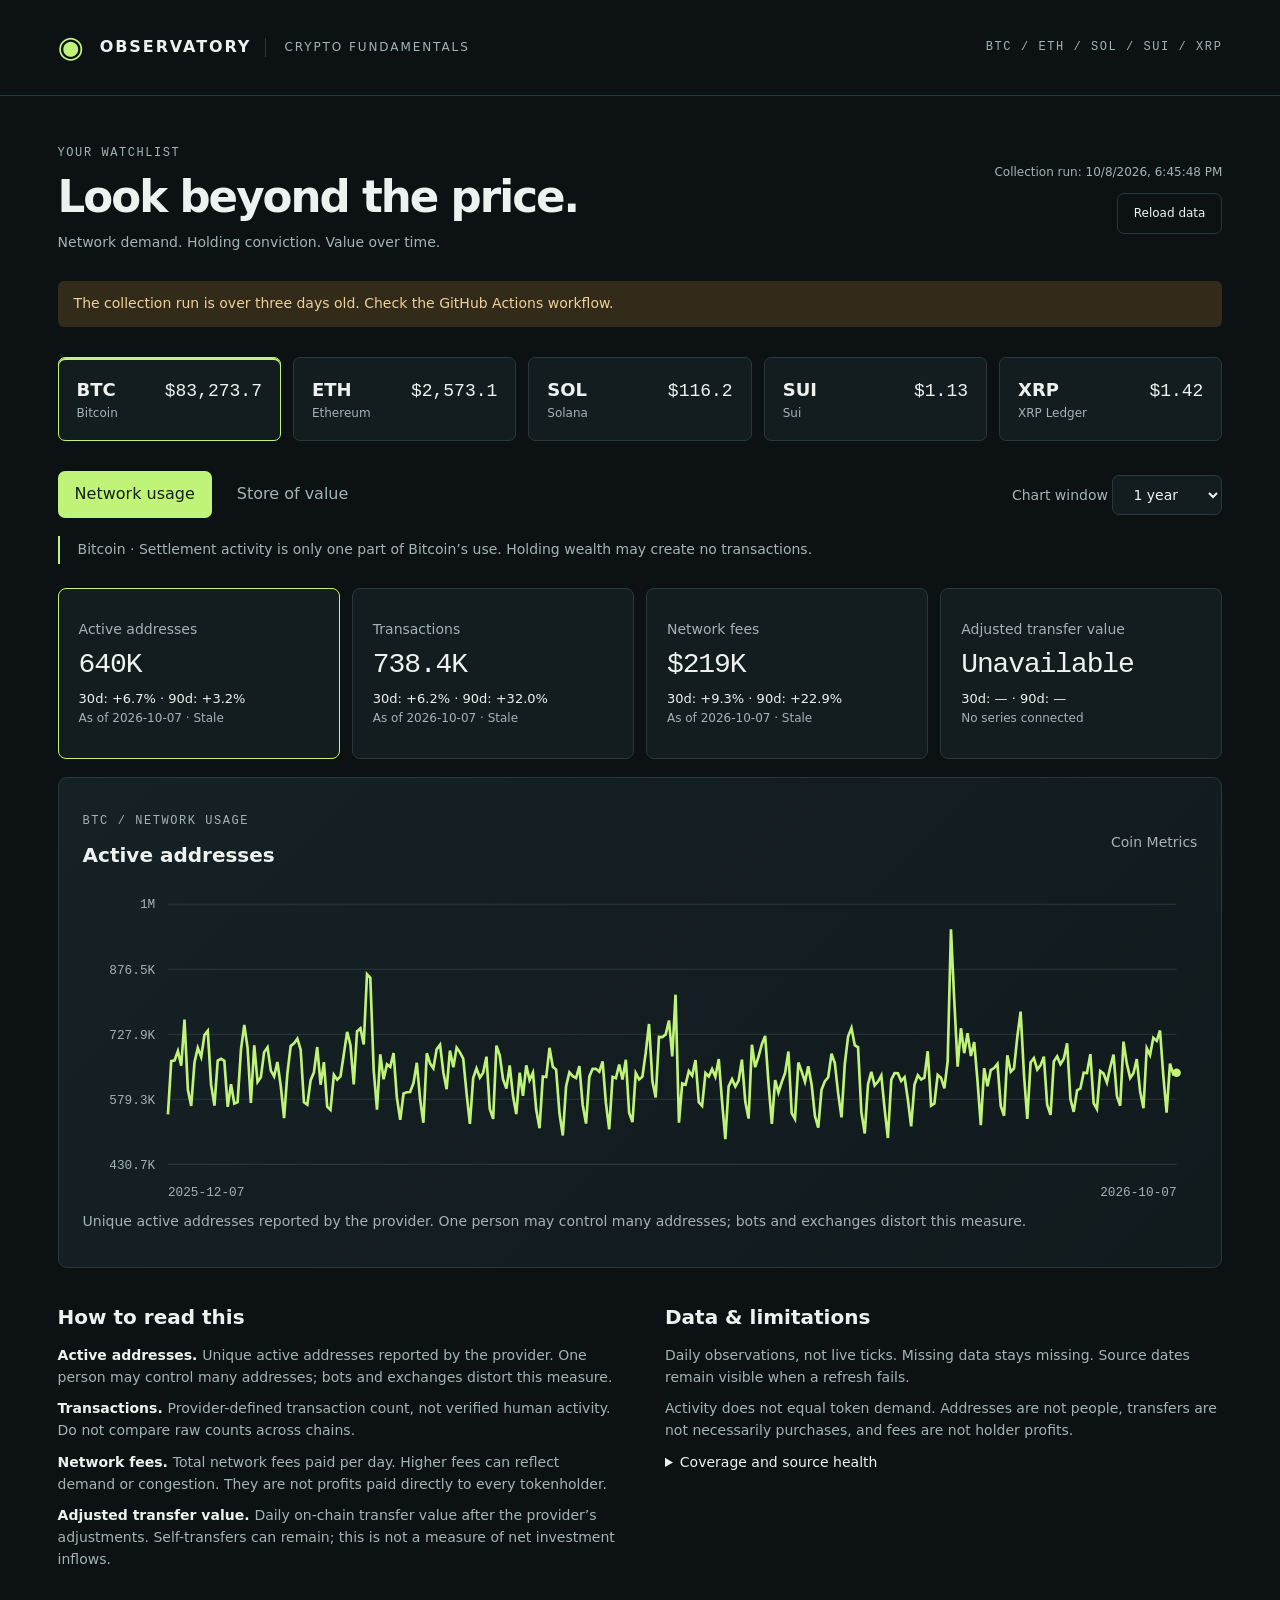
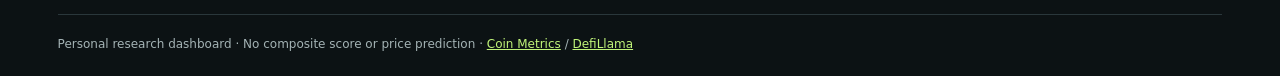
==== site/index.html @ 67b95b72 "Add files via upload" ====
<!doctype html>
<html lang="en"><head><meta charset="utf-8"><meta name="viewport" content="width=device-width,initial-scale=1"><meta name="description" content="Follow crypto network usage, holding behaviour and long-term price preservation, with transparent sources."><title>Crypto Observatory</title><link rel="icon" href="icon.svg"><link rel="stylesheet" href="style.css"><script src="app.js" type="module"></script></head>
<body><header><a class="brand" href="./"><span class="mark">◉</span> OBSERVATORY <small>CRYPTO FUNDAMENTALS</small></a><span class="tag">BTC / ETH / SOL / SUI / XRP</span></header><main><div class="heading"><div><p class="eyebrow">YOUR WATCHLIST</p><h1>Look beyond the price.</h1><p class="muted">Network demand. Holding conviction. Value over time.</p></div><div class="status"><span id="updated">Loading source observations…</span><button id="refresh">Reload data</button></div></div><div id="notice" role="status"></div><nav id="assets" aria-label="Choose cryptocurrency"></nav><div class="toolbar"><div class="tabs" role="group" aria-label="Dashboard view"><button data-view="usage" class="selected">Network usage</button><button data-view="store">Store of value</button></div><label>Chart window <select id="period"><option value="90">90 days</option><option value="365" selected>1 year</option><option value="1825">5 years</option></select></label></div><section id="context" class="context"></section><section id="cards" class="cards" aria-label="Key indicators"></section><section class="chart-panel"><div class="chart-top"><div><p class="eyebrow" id="chart-label">HISTORY</p><h2 id="chart-title">Select a metric</h2></div><span id="chart-source" class="muted"></span></div><div id="chart"></div><p id="chart-caption" class="muted"></p></section><section class="bottom"><div><h2>How to read this</h2><div id="explanation"></div></div><div><h2>Data & limitations</h2><p>Daily observations, not live ticks. Missing data stays missing. Source dates remain visible when a refresh fails.</p><p>Activity does not equal token demand. Addresses are not people, transfers are not necessarily purchases, and fees are not holder profits.</p><details><summary>Coverage and source health</summary><div id="coverage"></div></details></div></section><footer>Personal research dashboard · No composite score or price prediction · <a href="https://docs.coinmetrics.io/" target="_blank" rel="noreferrer">Coin Metrics</a> / <a href="https://defillama.com/" target="_blank" rel="noreferrer">DefiLlama</a></footer></main></body></html>
---- site/style.css ----
:root{color-scheme:dark;--bg:#0c1214;--panel:#131d20;--line:#2a373b;--text:#edf2f0;--muted:#a4b3b5;--accent:#c0f479}*{box-sizing:border-box}body{margin:0;background:var(--bg);color:var(--text);font:16px/1.55 system-ui,-apple-system,sans-serif}header{padding:24px 4.5%;border-bottom:1px solid var(--line);display:flex;justify-content:space-between;align-items:center}.brand{font-weight:750;letter-spacing:.12em;text-decoration:none;color:var(--text);display:flex;align-items:center;gap:14px}.mark{color:var(--accent);font-size:30px}.brand small{font-size:12px;color:var(--muted);font-weight:400;border-left:1px solid var(--line);padding-left:18px}.tag,.eyebrow{font:12px/1.5 ui-monospace,monospace;letter-spacing:.13em;color:var(--muted)}main{max-width:1480px;margin:auto;padding:38px 4.5% 22px}.heading{display:flex;justify-content:space-between;gap:24px;align-items:center}h1{font-size:clamp(30px,3.4vw,48px);font-weight:550;letter-spacing:-.045em;line-height:1.15;margin:10px 0}h2{font-size:20px;font-weight:550;margin:0 0 12px}p{margin:10px 0}.muted{color:var(--muted);font-size:14px}.status{display:flex;align-items:flex-end;flex-direction:column;gap:12px;font-size:12px;color:var(--muted)}button,select{font:inherit;color:var(--text);background:transparent;border:1px solid var(--line);border-radius:7px;padding:10px 16px;cursor:pointer}button:hover,select:hover{border-color:var(--accent)}button:focus-visible,a:focus-visible,select:focus-visible,summary:focus-visible{outline:2px solid var(--accent);outline-offset:4px}select{background:var(--panel)}#assets{display:grid;grid-template-columns:repeat(5,1fr);gap:12px;margin:30px 0}.asset{padding:18px;text-align:left;background:var(--panel);display:flex;flex-wrap:wrap;justify-content:space-between;gap:10px}.asset.selected{border-color:var(--accent);box-shadow:inset 0 2px var(--accent)}.asset strong{font-size:18px}.asset small{display:block;color:var(--muted);font-size:12px}.asset .price{font:18px/1.7 ui-monospace,monospace}.toolbar{display:flex;justify-content:space-between;align-items:center;gap:16px;margin:26px 0 18px}.toolbar label{font-size:14px;color:var(--muted)}.tabs{display:flex;gap:8px}.tabs button{border-color:transparent;color:var(--muted)}.tabs .selected{background:var(--accent);color:#142010}.context{border-left:2px solid var(--accent);padding:3px 18px;color:var(--muted);font-size:14px;margin-bottom:24px}.context strong{color:var(--text)}.cards{display:grid;grid-template-columns:repeat(4,minmax(0,1fr));gap:12px}.metric{background:var(--panel);text-align:left;border:1px solid var(--line);padding:20px;min-height:171px;border-radius:8px}.metric.selected{border-color:var(--accent)}.metric .label{display:block;font-size:14px;color:var(--muted)}.metric .value{display:block;font:28px/1.7 ui-monospace,monospace;letter-spacing:-.04em}.metric small{font-size:12px;color:var(--muted);display:block}.change{font-size:13px;color:var(--text);display:block}.up{color:var(--accent)}.down{color:#f4a391}.chart-panel{margin-top:18px;border:1px solid var(--line);border-radius:9px;padding:24px;background:linear-gradient(135deg,#152125,#111a1d)}.chart-top{display:flex;justify-content:space-between;align-items:center;gap:16px}#chart{min-height:280px}#chart svg{display:block;width:100%;height:auto;max-height:360px}#chart text{font:12px ui-monospace,monospace;fill:var(--muted)}.empty{display:grid;place-content:center;text-align:center;min-height:270px;color:var(--muted);padding:30px}.bottom{display:grid;grid-template-columns:1fr 1fr;gap:50px;padding:34px 0}.bottom p{font-size:14px;color:var(--muted)}.bottom strong{color:var(--text)}a{color:var(--accent)}summary{cursor:pointer;color:var(--text);font-size:14px}#coverage{font-size:13px;color:var(--muted);max-height:260px;overflow:auto}footer{border-top:1px solid var(--line);padding-top:20px;font-size:12px;color:var(--muted)}#notice:not(:empty){padding:12px 16px;margin-top:18px;background:#332b1a;color:#efd097;border-radius:6px;font-size:14px}@media(max-width:850px){header .tag,.brand small{display:none}.cards{grid-template-columns:repeat(2,minmax(0,1fr))}#assets{gap:6px}.asset{padding:12px}.asset .price{font-size:14px}.asset small{display:none}.heading{align-items:flex-start}.bottom{gap:24px}}@media(max-width:540px){main{padding:24px 16px}.heading{display:block}.status{align-items:flex-start;margin-top:16px}.status button{padding:6px 12px}#assets{grid-template-columns:repeat(5,minmax(0,1fr));margin:22px 0}.asset{padding:12px 5px;justify-content:center}.asset strong{font-size:14px}.asset .price{display:none}.toolbar{align-items:flex-start;flex-direction:column}.tabs button{font-size:14px}.metric{padding:14px}.metric .value{font-size:23px}.bottom{grid-template-columns:1fr}.chart-panel{padding:16px}.chart-top{align-items:flex-start;flex-direction:column}h1{font-size:34px}}
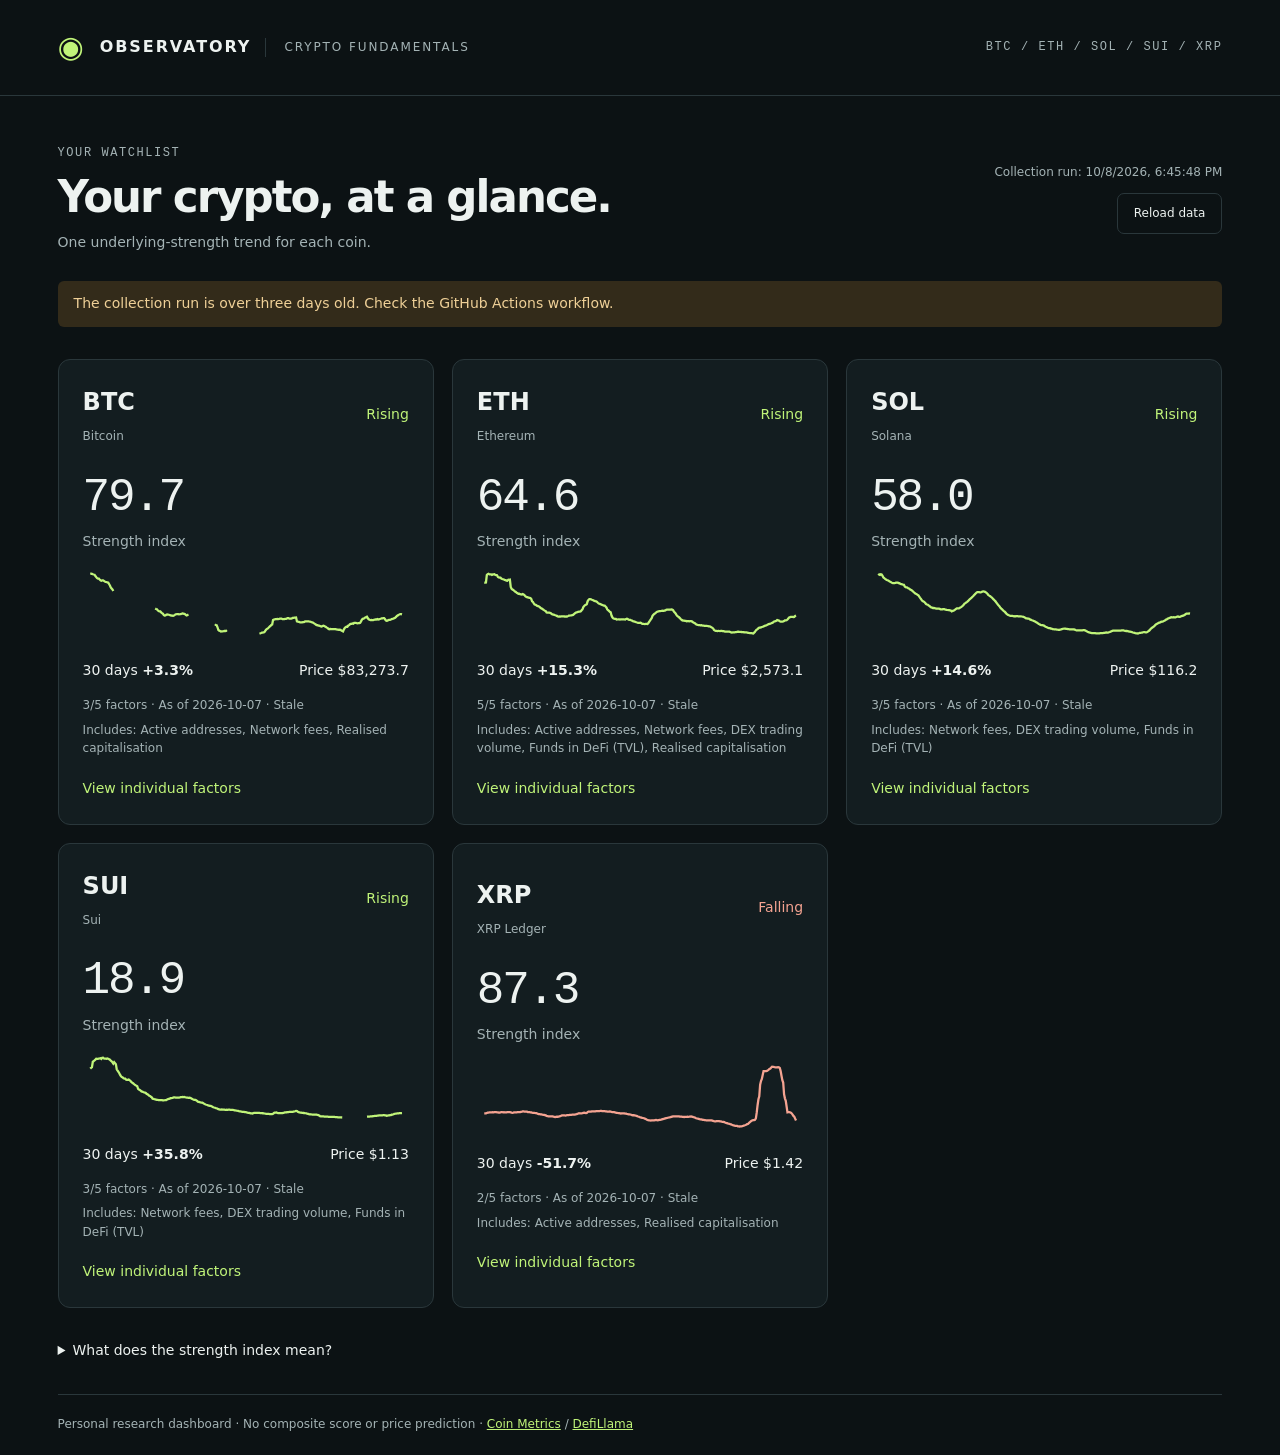
==== commit f5dba73b: "Add files via upload" ====
--- a/site/index.html
+++ b/site/index.html
@@ -1,3 +1,3 @@
 <!doctype html>
 <html lang="en"><head><meta charset="utf-8"><meta name="viewport" content="width=device-width,initial-scale=1"><meta name="description" content="Follow crypto network usage, holding behaviour and long-term price preservation, with transparent sources."><title>Crypto Observatory</title><link rel="icon" href="icon.svg"><link rel="stylesheet" href="style.css"><script src="app.js" type="module"></script></head>
-<body><header><a class="brand" href="./"><span class="mark">◉</span> OBSERVATORY <small>CRYPTO FUNDAMENTALS</small></a><span class="tag">BTC / ETH / SOL / SUI / XRP</span></header><main><div class="heading"><div><p class="eyebrow">YOUR WATCHLIST</p><h1>Look beyond the price.</h1><p class="muted">Network demand. Holding conviction. Value over time.</p></div><div class="status"><span id="updated">Loading source observations…</span><button id="refresh">Reload data</button></div></div><div id="notice" role="status"></div><nav id="assets" aria-label="Choose cryptocurrency"></nav><div class="toolbar"><div class="tabs" role="group" aria-label="Dashboard view"><button data-view="usage" class="selected">Network usage</button><button data-view="store">Store of value</button></div><label>Chart window <select id="period"><option value="90">90 days</option><option value="365" selected>1 year</option><option value="1825">5 years</option></select></label></div><section id="context" class="context"></section><section id="cards" class="cards" aria-label="Key indicators"></section><section class="chart-panel"><div class="chart-top"><div><p class="eyebrow" id="chart-label">HISTORY</p><h2 id="chart-title">Select a metric</h2></div><span id="chart-source" class="muted"></span></div><div id="chart"></div><p id="chart-caption" class="muted"></p></section><section class="bottom"><div><h2>How to read this</h2><div id="explanation"></div></div><div><h2>Data & limitations</h2><p>Daily observations, not live ticks. Missing data stays missing. Source dates remain visible when a refresh fails.</p><p>Activity does not equal token demand. Addresses are not people, transfers are not necessarily purchases, and fees are not holder profits.</p><details><summary>Coverage and source health</summary><div id="coverage"></div></details></div></section><footer>Personal research dashboard · No composite score or price prediction · <a href="https://docs.coinmetrics.io/" target="_blank" rel="noreferrer">Coin Metrics</a> / <a href="https://defillama.com/" target="_blank" rel="noreferrer">DefiLlama</a></footer></main></body></html>
+<body><header><a class="brand" href="./"><span class="mark">◉</span> OBSERVATORY <small>CRYPTO FUNDAMENTALS</small></a><span class="tag">BTC / ETH / SOL / SUI / XRP</span></header><main><div class="heading"><div><p class="eyebrow">YOUR WATCHLIST</p><h1>Your crypto, at a glance.</h1><p class="muted">One underlying-strength trend for each coin.</p></div><div class="status"><span id="updated">Loading source observations…</span><button id="refresh">Reload data</button></div></div><div id="notice" role="status"></div><section id="overview" aria-label="Coin strength overview"></section><details class="method"><summary>What does the strength index mean?</summary><p>Each coin starts at 100 one year before the snapshot date. We smooth each available factor over 28 days, then combine its growth using an equally weighted geometric mean. A rising line means the included factors have grown. This is an experimental trend indicator—not a fair price, rating out of 100, or ranking of which coin is best.</p><p>Factors: active addresses, network fees, DEX volume, DeFi TVL and realised capitalisation, where available. Each coin uses a fixed basket over the displayed year; missing factors are excluded, not estimated. At least two factors are required. Baskets differ across coins and may change on a later refresh. Price and returns are not directly included, but USD-valued factors still respond to prices. Holding-age coverage is unavailable and is not represented. Higher fees or speculative activity do not necessarily mean better fundamentals.</p></details><section id="detail" hidden><button id="back">Back to overview</button><nav id="assets" aria-label="Choose cryptocurrency"></nav><div class="toolbar"><div class="tabs" role="group" aria-label="Dashboard view"><button data-view="usage" class="selected">Network usage</button><button data-view="store">Store of value</button></div><label>Chart window <select id="period"><option value="90">90 days</option><option value="365" selected>1 year</option><option value="1825">5 years</option></select></label></div><section id="context" class="context"></section><section id="cards" class="cards" aria-label="Key indicators"></section><section class="chart-panel"><div class="chart-top"><div><p class="eyebrow" id="chart-label">HISTORY</p><h2 id="chart-title">Select a metric</h2></div><span id="chart-source" class="muted"></span></div><div id="chart"></div><p id="chart-caption" class="muted"></p></section><section class="bottom"><div><h2>How to read this</h2><div id="explanation"></div></div><div><h2>Data & limitations</h2><p>Daily observations, not live ticks. Missing data stays missing. Source dates remain visible when a refresh fails.</p><p>Activity does not equal token demand. Addresses are not people, transfers are not necessarily purchases, and fees are not holder profits.</p><details><summary>Coverage and source health</summary><div id="coverage"></div></details></div></section></section><footer>Personal research dashboard · No composite score or price prediction · <a href="https://docs.coinmetrics.io/" target="_blank" rel="noreferrer">Coin Metrics</a> / <a href="https://defillama.com/" target="_blank" rel="noreferrer">DefiLlama</a></footer></main></body></html>
--- a/site/style.css
+++ b/site/style.css
@@ -1 +1,3 @@
 :root{color-scheme:dark;--bg:#0c1214;--panel:#131d20;--line:#2a373b;--text:#edf2f0;--muted:#a4b3b5;--accent:#c0f479}*{box-sizing:border-box}body{margin:0;background:var(--bg);color:var(--text);font:16px/1.55 system-ui,-apple-system,sans-serif}header{padding:24px 4.5%;border-bottom:1px solid var(--line);display:flex;justify-content:space-between;align-items:center}.brand{font-weight:750;letter-spacing:.12em;text-decoration:none;color:var(--text);display:flex;align-items:center;gap:14px}.mark{color:var(--accent);font-size:30px}.brand small{font-size:12px;color:var(--muted);font-weight:400;border-left:1px solid var(--line);padding-left:18px}.tag,.eyebrow{font:12px/1.5 ui-monospace,monospace;letter-spacing:.13em;color:var(--muted)}main{max-width:1480px;margin:auto;padding:38px 4.5% 22px}.heading{display:flex;justify-content:space-between;gap:24px;align-items:center}h1{font-size:clamp(30px,3.4vw,48px);font-weight:550;letter-spacing:-.045em;line-height:1.15;margin:10px 0}h2{font-size:20px;font-weight:550;margin:0 0 12px}p{margin:10px 0}.muted{color:var(--muted);font-size:14px}.status{display:flex;align-items:flex-end;flex-direction:column;gap:12px;font-size:12px;color:var(--muted)}button,select{font:inherit;color:var(--text);background:transparent;border:1px solid var(--line);border-radius:7px;padding:10px 16px;cursor:pointer}button:hover,select:hover{border-color:var(--accent)}button:focus-visible,a:focus-visible,select:focus-visible,summary:focus-visible{outline:2px solid var(--accent);outline-offset:4px}select{background:var(--panel)}#assets{display:grid;grid-template-columns:repeat(5,1fr);gap:12px;margin:30px 0}.asset{padding:18px;text-align:left;background:var(--panel);display:flex;flex-wrap:wrap;justify-content:space-between;gap:10px}.asset.selected{border-color:var(--accent);box-shadow:inset 0 2px var(--accent)}.asset strong{font-size:18px}.asset small{display:block;color:var(--muted);font-size:12px}.asset .price{font:18px/1.7 ui-monospace,monospace}.toolbar{display:flex;justify-content:space-between;align-items:center;gap:16px;margin:26px 0 18px}.toolbar label{font-size:14px;color:var(--muted)}.tabs{display:flex;gap:8px}.tabs button{border-color:transparent;color:var(--muted)}.tabs .selected{background:var(--accent);color:#142010}.context{border-left:2px solid var(--accent);padding:3px 18px;color:var(--muted);font-size:14px;margin-bottom:24px}.context strong{color:var(--text)}.cards{display:grid;grid-template-columns:repeat(4,minmax(0,1fr));gap:12px}.metric{background:var(--panel);text-align:left;border:1px solid var(--line);padding:20px;min-height:171px;border-radius:8px}.metric.selected{border-color:var(--accent)}.metric .label{display:block;font-size:14px;color:var(--muted)}.metric .value{display:block;font:28px/1.7 ui-monospace,monospace;letter-spacing:-.04em}.metric small{font-size:12px;color:var(--muted);display:block}.change{font-size:13px;color:var(--text);display:block}.up{color:var(--accent)}.down{color:#f4a391}.chart-panel{margin-top:18px;border:1px solid var(--line);border-radius:9px;padding:24px;background:linear-gradient(135deg,#152125,#111a1d)}.chart-top{display:flex;justify-content:space-between;align-items:center;gap:16px}#chart{min-height:280px}#chart svg{display:block;width:100%;height:auto;max-height:360px}#chart text{font:12px ui-monospace,monospace;fill:var(--muted)}.empty{display:grid;place-content:center;text-align:center;min-height:270px;color:var(--muted);padding:30px}.bottom{display:grid;grid-template-columns:1fr 1fr;gap:50px;padding:34px 0}.bottom p{font-size:14px;color:var(--muted)}.bottom strong{color:var(--text)}a{color:var(--accent)}summary{cursor:pointer;color:var(--text);font-size:14px}#coverage{font-size:13px;color:var(--muted);max-height:260px;overflow:auto}footer{border-top:1px solid var(--line);padding-top:20px;font-size:12px;color:var(--muted)}#notice:not(:empty){padding:12px 16px;margin-top:18px;background:#332b1a;color:#efd097;border-radius:6px;font-size:14px}@media(max-width:850px){header .tag,.brand small{display:none}.cards{grid-template-columns:repeat(2,minmax(0,1fr))}#assets{gap:6px}.asset{padding:12px}.asset .price{font-size:14px}.asset small{display:none}.heading{align-items:flex-start}.bottom{gap:24px}}@media(max-width:540px){main{padding:24px 16px}.heading{display:block}.status{align-items:flex-start;margin-top:16px}.status button{padding:6px 12px}#assets{grid-template-columns:repeat(5,minmax(0,1fr));margin:22px 0}.asset{padding:12px 5px;justify-content:center}.asset strong{font-size:14px}.asset .price{display:none}.toolbar{align-items:flex-start;flex-direction:column}.tabs button{font-size:14px}.metric{padding:14px}.metric .value{font-size:23px}.bottom{grid-template-columns:1fr}.chart-panel{padding:16px}.chart-top{align-items:flex-start;flex-direction:column}h1{font-size:34px}}
+
+[hidden]{display:none!important}#overview{display:grid;grid-template-columns:repeat(3,minmax(0,1fr));gap:18px;margin:32px 0}.overview-coin{text-align:left;padding:24px;background:var(--panel);border-radius:12px}.overview-top{display:flex;justify-content:space-between;align-items:center}.overview-top strong{font-size:24px}.overview-coin small{display:block;color:var(--muted);font-size:12px;margin-top:6px}.trend{font-size:14px}.index-number{font:46px/1.25 ui-monospace,monospace;margin:24px 0 12px;letter-spacing:-.05em}.index-number span{display:block;font:14px system-ui;color:var(--muted);letter-spacing:0;margin-top:6px}.overview-coin svg{width:100%;display:block}.overview-foot{display:flex;justify-content:space-between;gap:10px;font-size:14px;margin:14px 0}.inspect{display:block;margin-top:20px;font-size:14px;color:var(--accent)}.method{max-width:900px;margin:20px 0 32px}.method p{font-size:14px;color:var(--muted)}#back{margin-top:20px}.mini-empty{height:94px;display:grid;place-items:center;color:var(--muted);font-size:14px}@media(max-width:1000px){#overview{grid-template-columns:repeat(2,minmax(0,1fr))}}@media(max-width:600px){#overview{grid-template-columns:1fr}.overview-coin{padding:22px}}
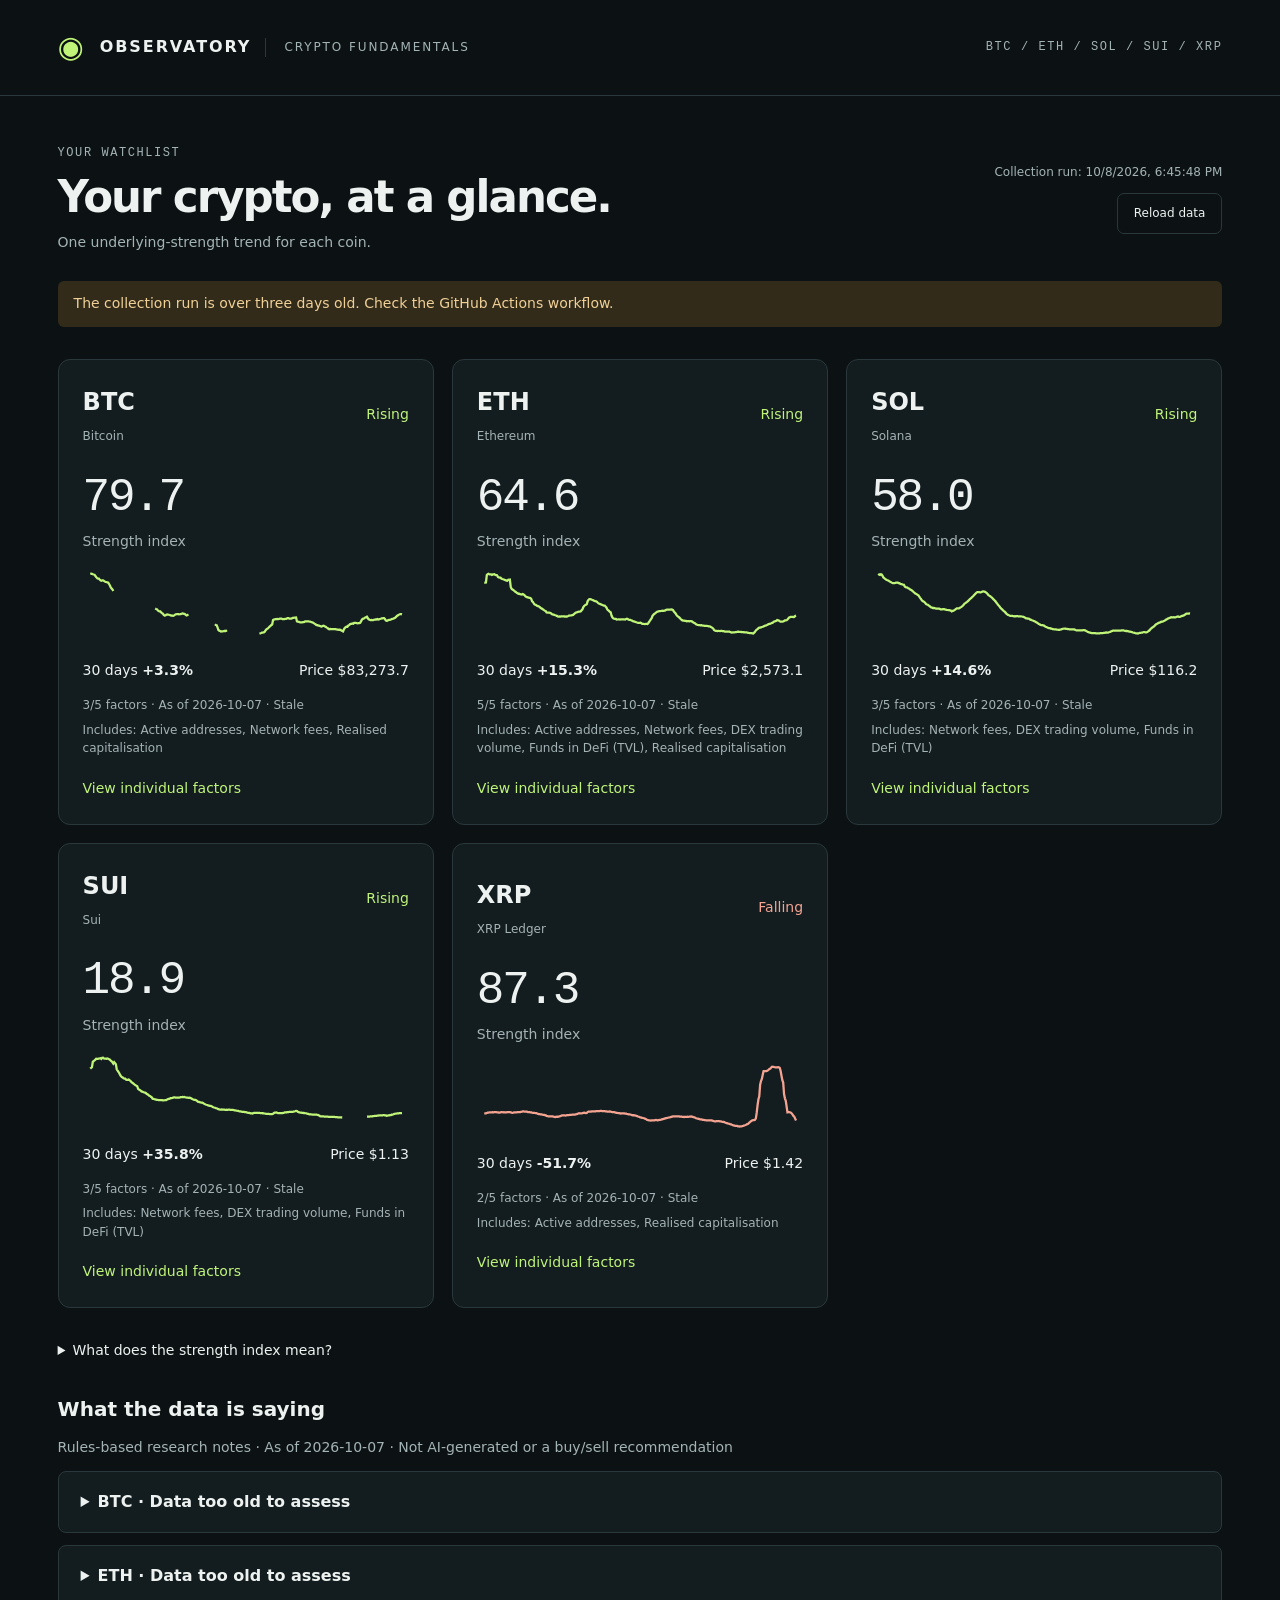
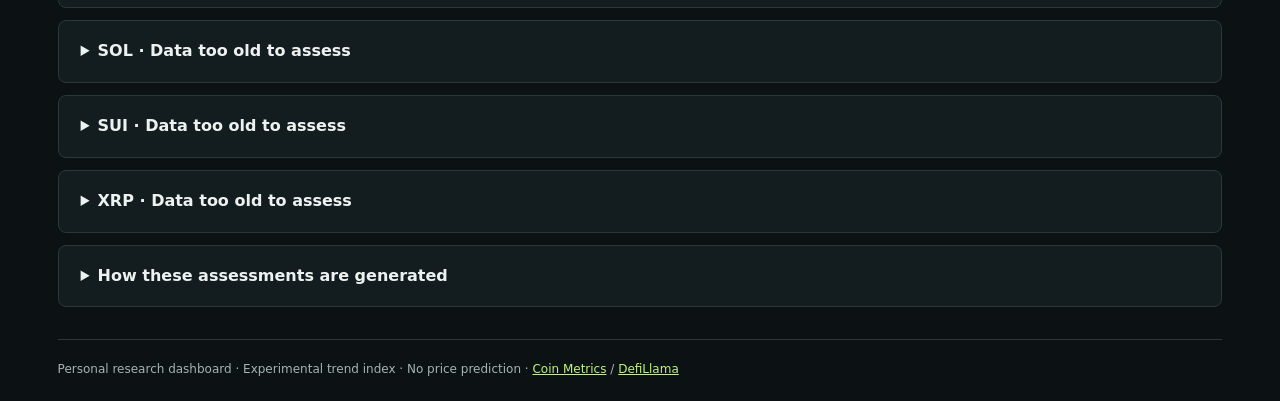
==== commit 9a23a833: "Add files via upload" ====
--- a/site/index.html
+++ b/site/index.html
@@ -1,3 +1,3 @@
 <!doctype html>
-<html lang="en"><head><meta charset="utf-8"><meta name="viewport" content="width=device-width,initial-scale=1"><meta name="description" content="Follow crypto network usage, holding behaviour and long-term price preservation, with transparent sources."><title>Crypto Observatory</title><link rel="icon" href="icon.svg"><link rel="stylesheet" href="style.css"><script src="app.js" type="module"></script></head>
-<body><header><a class="brand" href="./"><span class="mark">◉</span> OBSERVATORY <small>CRYPTO FUNDAMENTALS</small></a><span class="tag">BTC / ETH / SOL / SUI / XRP</span></header><main><div class="heading"><div><p class="eyebrow">YOUR WATCHLIST</p><h1>Your crypto, at a glance.</h1><p class="muted">One underlying-strength trend for each coin.</p></div><div class="status"><span id="updated">Loading source observations…</span><button id="refresh">Reload data</button></div></div><div id="notice" role="status"></div><section id="overview" aria-label="Coin strength overview"></section><details class="method"><summary>What does the strength index mean?</summary><p>Each coin starts at 100 one year before the snapshot date. We smooth each available factor over 28 days, then combine its growth using an equally weighted geometric mean. A rising line means the included factors have grown. This is an experimental trend indicator—not a fair price, rating out of 100, or ranking of which coin is best.</p><p>Factors: active addresses, network fees, DEX volume, DeFi TVL and realised capitalisation, where available. Each coin uses a fixed basket over the displayed year; missing factors are excluded, not estimated. At least two factors are required. Baskets differ across coins and may change on a later refresh. Price and returns are not directly included, but USD-valued factors still respond to prices. Holding-age coverage is unavailable and is not represented. Higher fees or speculative activity do not necessarily mean better fundamentals.</p></details><section id="detail" hidden><button id="back">Back to overview</button><nav id="assets" aria-label="Choose cryptocurrency"></nav><div class="toolbar"><div class="tabs" role="group" aria-label="Dashboard view"><button data-view="usage" class="selected">Network usage</button><button data-view="store">Store of value</button></div><label>Chart window <select id="period"><option value="90">90 days</option><option value="365" selected>1 year</option><option value="1825">5 years</option></select></label></div><section id="context" class="context"></section><section id="cards" class="cards" aria-label="Key indicators"></section><section class="chart-panel"><div class="chart-top"><div><p class="eyebrow" id="chart-label">HISTORY</p><h2 id="chart-title">Select a metric</h2></div><span id="chart-source" class="muted"></span></div><div id="chart"></div><p id="chart-caption" class="muted"></p></section><section class="bottom"><div><h2>How to read this</h2><div id="explanation"></div></div><div><h2>Data & limitations</h2><p>Daily observations, not live ticks. Missing data stays missing. Source dates remain visible when a refresh fails.</p><p>Activity does not equal token demand. Addresses are not people, transfers are not necessarily purchases, and fees are not holder profits.</p><details><summary>Coverage and source health</summary><div id="coverage"></div></details></div></section></section><footer>Personal research dashboard · No composite score or price prediction · <a href="https://docs.coinmetrics.io/" target="_blank" rel="noreferrer">Coin Metrics</a> / <a href="https://defillama.com/" target="_blank" rel="noreferrer">DefiLlama</a></footer></main></body></html>
+<html lang="en"><head><meta charset="utf-8"><meta name="viewport" content="width=device-width,initial-scale=1"><meta name="description" content="Follow crypto network usage, holding behaviour and long-term price preservation, with transparent sources."><title>Crypto Observatory</title><link rel="icon" href="icon.svg"><link rel="stylesheet" href="style.css?v=analyst1"><script src="app.js?v=analyst1" type="module"></script></head>
+<body><header><a class="brand" href="./"><span class="mark">◉</span> OBSERVATORY <small>CRYPTO FUNDAMENTALS</small></a><span class="tag">BTC / ETH / SOL / SUI / XRP</span></header><main><div class="heading"><div><p class="eyebrow">YOUR WATCHLIST</p><h1>Your crypto, at a glance.</h1><p class="muted">One underlying-strength trend for each coin.</p></div><div class="status"><span id="updated">Loading source observations…</span><button id="refresh">Reload data</button></div></div><div id="notice" role="status"></div><section id="overview" aria-label="Coin strength overview"></section><details class="method"><summary>What does the strength index mean?</summary><p>Each coin starts at 100 one year before the snapshot date. We smooth each available factor over 28 days, then combine its growth using an equally weighted geometric mean. A rising line means the included factors have grown. This is an experimental trend indicator—not a fair price, rating out of 100, or ranking of which coin is best.</p><p>Factors: active addresses, network fees, DEX volume, DeFi TVL and realised capitalisation, where available. Each coin uses a fixed basket over the displayed year; missing factors are excluded, not estimated. At least two factors are required. Baskets differ across coins and may change on a later refresh. Price and returns are not directly included, but USD-valued factors still respond to prices. Holding-age coverage is unavailable and is not represented. Higher fees or speculative activity do not necessarily mean better fundamentals.</p></details><section id="analyst" aria-label="Research assessment"></section><section id="detail" hidden><button id="back">Back to overview</button><nav id="assets" aria-label="Choose cryptocurrency"></nav><div class="toolbar"><div class="tabs" role="group" aria-label="Dashboard view"><button data-view="usage" class="selected">Network usage</button><button data-view="store">Store of value</button></div><label>Chart window <select id="period"><option value="90">90 days</option><option value="365" selected>1 year</option><option value="1825">5 years</option></select></label></div><section id="context" class="context"></section><section id="cards" class="cards" aria-label="Key indicators"></section><section class="chart-panel"><div class="chart-top"><div><p class="eyebrow" id="chart-label">HISTORY</p><h2 id="chart-title">Select a metric</h2></div><span id="chart-source" class="muted"></span></div><div id="chart"></div><p id="chart-caption" class="muted"></p></section><section class="bottom"><div><h2>How to read this</h2><div id="explanation"></div></div><div><h2>Data & limitations</h2><p>Daily observations, not live ticks. Missing data stays missing. Source dates remain visible when a refresh fails.</p><p>Activity does not equal token demand. Addresses are not people, transfers are not necessarily purchases, and fees are not holder profits.</p><details><summary>Coverage and source health</summary><div id="coverage"></div></details></div></section></section><footer>Personal research dashboard · Experimental trend index · No price prediction · <a href="https://docs.coinmetrics.io/" target="_blank" rel="noreferrer">Coin Metrics</a> / <a href="https://defillama.com/" target="_blank" rel="noreferrer">DefiLlama</a></footer></main></body></html>
--- a/site/style.css
+++ b/site/style.css
@@ -1,3 +1,5 @@
 :root{color-scheme:dark;--bg:#0c1214;--panel:#131d20;--line:#2a373b;--text:#edf2f0;--muted:#a4b3b5;--accent:#c0f479}*{box-sizing:border-box}body{margin:0;background:var(--bg);color:var(--text);font:16px/1.55 system-ui,-apple-system,sans-serif}header{padding:24px 4.5%;border-bottom:1px solid var(--line);display:flex;justify-content:space-between;align-items:center}.brand{font-weight:750;letter-spacing:.12em;text-decoration:none;color:var(--text);display:flex;align-items:center;gap:14px}.mark{color:var(--accent);font-size:30px}.brand small{font-size:12px;color:var(--muted);font-weight:400;border-left:1px solid var(--line);padding-left:18px}.tag,.eyebrow{font:12px/1.5 ui-monospace,monospace;letter-spacing:.13em;color:var(--muted)}main{max-width:1480px;margin:auto;padding:38px 4.5% 22px}.heading{display:flex;justify-content:space-between;gap:24px;align-items:center}h1{font-size:clamp(30px,3.4vw,48px);font-weight:550;letter-spacing:-.045em;line-height:1.15;margin:10px 0}h2{font-size:20px;font-weight:550;margin:0 0 12px}p{margin:10px 0}.muted{color:var(--muted);font-size:14px}.status{display:flex;align-items:flex-end;flex-direction:column;gap:12px;font-size:12px;color:var(--muted)}button,select{font:inherit;color:var(--text);background:transparent;border:1px solid var(--line);border-radius:7px;padding:10px 16px;cursor:pointer}button:hover,select:hover{border-color:var(--accent)}button:focus-visible,a:focus-visible,select:focus-visible,summary:focus-visible{outline:2px solid var(--accent);outline-offset:4px}select{background:var(--panel)}#assets{display:grid;grid-template-columns:repeat(5,1fr);gap:12px;margin:30px 0}.asset{padding:18px;text-align:left;background:var(--panel);display:flex;flex-wrap:wrap;justify-content:space-between;gap:10px}.asset.selected{border-color:var(--accent);box-shadow:inset 0 2px var(--accent)}.asset strong{font-size:18px}.asset small{display:block;color:var(--muted);font-size:12px}.asset .price{font:18px/1.7 ui-monospace,monospace}.toolbar{display:flex;justify-content:space-between;align-items:center;gap:16px;margin:26px 0 18px}.toolbar label{font-size:14px;color:var(--muted)}.tabs{display:flex;gap:8px}.tabs button{border-color:transparent;color:var(--muted)}.tabs .selected{background:var(--accent);color:#142010}.context{border-left:2px solid var(--accent);padding:3px 18px;color:var(--muted);font-size:14px;margin-bottom:24px}.context strong{color:var(--text)}.cards{display:grid;grid-template-columns:repeat(4,minmax(0,1fr));gap:12px}.metric{background:var(--panel);text-align:left;border:1px solid var(--line);padding:20px;min-height:171px;border-radius:8px}.metric.selected{border-color:var(--accent)}.metric .label{display:block;font-size:14px;color:var(--muted)}.metric .value{display:block;font:28px/1.7 ui-monospace,monospace;letter-spacing:-.04em}.metric small{font-size:12px;color:var(--muted);display:block}.change{font-size:13px;color:var(--text);display:block}.up{color:var(--accent)}.down{color:#f4a391}.chart-panel{margin-top:18px;border:1px solid var(--line);border-radius:9px;padding:24px;background:linear-gradient(135deg,#152125,#111a1d)}.chart-top{display:flex;justify-content:space-between;align-items:center;gap:16px}#chart{min-height:280px}#chart svg{display:block;width:100%;height:auto;max-height:360px}#chart text{font:12px ui-monospace,monospace;fill:var(--muted)}.empty{display:grid;place-content:center;text-align:center;min-height:270px;color:var(--muted);padding:30px}.bottom{display:grid;grid-template-columns:1fr 1fr;gap:50px;padding:34px 0}.bottom p{font-size:14px;color:var(--muted)}.bottom strong{color:var(--text)}a{color:var(--accent)}summary{cursor:pointer;color:var(--text);font-size:14px}#coverage{font-size:13px;color:var(--muted);max-height:260px;overflow:auto}footer{border-top:1px solid var(--line);padding-top:20px;font-size:12px;color:var(--muted)}#notice:not(:empty){padding:12px 16px;margin-top:18px;background:#332b1a;color:#efd097;border-radius:6px;font-size:14px}@media(max-width:850px){header .tag,.brand small{display:none}.cards{grid-template-columns:repeat(2,minmax(0,1fr))}#assets{gap:6px}.asset{padding:12px}.asset .price{font-size:14px}.asset small{display:none}.heading{align-items:flex-start}.bottom{gap:24px}}@media(max-width:540px){main{padding:24px 16px}.heading{display:block}.status{align-items:flex-start;margin-top:16px}.status button{padding:6px 12px}#assets{grid-template-columns:repeat(5,minmax(0,1fr));margin:22px 0}.asset{padding:12px 5px;justify-content:center}.asset strong{font-size:14px}.asset .price{display:none}.toolbar{align-items:flex-start;flex-direction:column}.tabs button{font-size:14px}.metric{padding:14px}.metric .value{font-size:23px}.bottom{grid-template-columns:1fr}.chart-panel{padding:16px}.chart-top{align-items:flex-start;flex-direction:column}h1{font-size:34px}}
 
 [hidden]{display:none!important}#overview{display:grid;grid-template-columns:repeat(3,minmax(0,1fr));gap:18px;margin:32px 0}.overview-coin{text-align:left;padding:24px;background:var(--panel);border-radius:12px}.overview-top{display:flex;justify-content:space-between;align-items:center}.overview-top strong{font-size:24px}.overview-coin small{display:block;color:var(--muted);font-size:12px;margin-top:6px}.trend{font-size:14px}.index-number{font:46px/1.25 ui-monospace,monospace;margin:24px 0 12px;letter-spacing:-.05em}.index-number span{display:block;font:14px system-ui;color:var(--muted);letter-spacing:0;margin-top:6px}.overview-coin svg{width:100%;display:block}.overview-foot{display:flex;justify-content:space-between;gap:10px;font-size:14px;margin:14px 0}.inspect{display:block;margin-top:20px;font-size:14px;color:var(--accent)}.method{max-width:900px;margin:20px 0 32px}.method p{font-size:14px;color:var(--muted)}#back{margin-top:20px}.mini-empty{height:94px;display:grid;place-items:center;color:var(--muted);font-size:14px}@media(max-width:1000px){#overview{grid-template-columns:repeat(2,minmax(0,1fr))}}@media(max-width:600px){#overview{grid-template-columns:1fr}.overview-coin{padding:22px}}
+
+#analyst{margin:32px 0}.analyst-note{background:var(--panel);border:1px solid var(--line);border-radius:8px;padding:18px 22px;margin:12px 0}.analyst-note summary{font-size:16px;font-weight:550}.analyst-note p{font-size:14px;color:var(--muted);max-width:1000px}.analyst-note strong{color:var(--text)}
